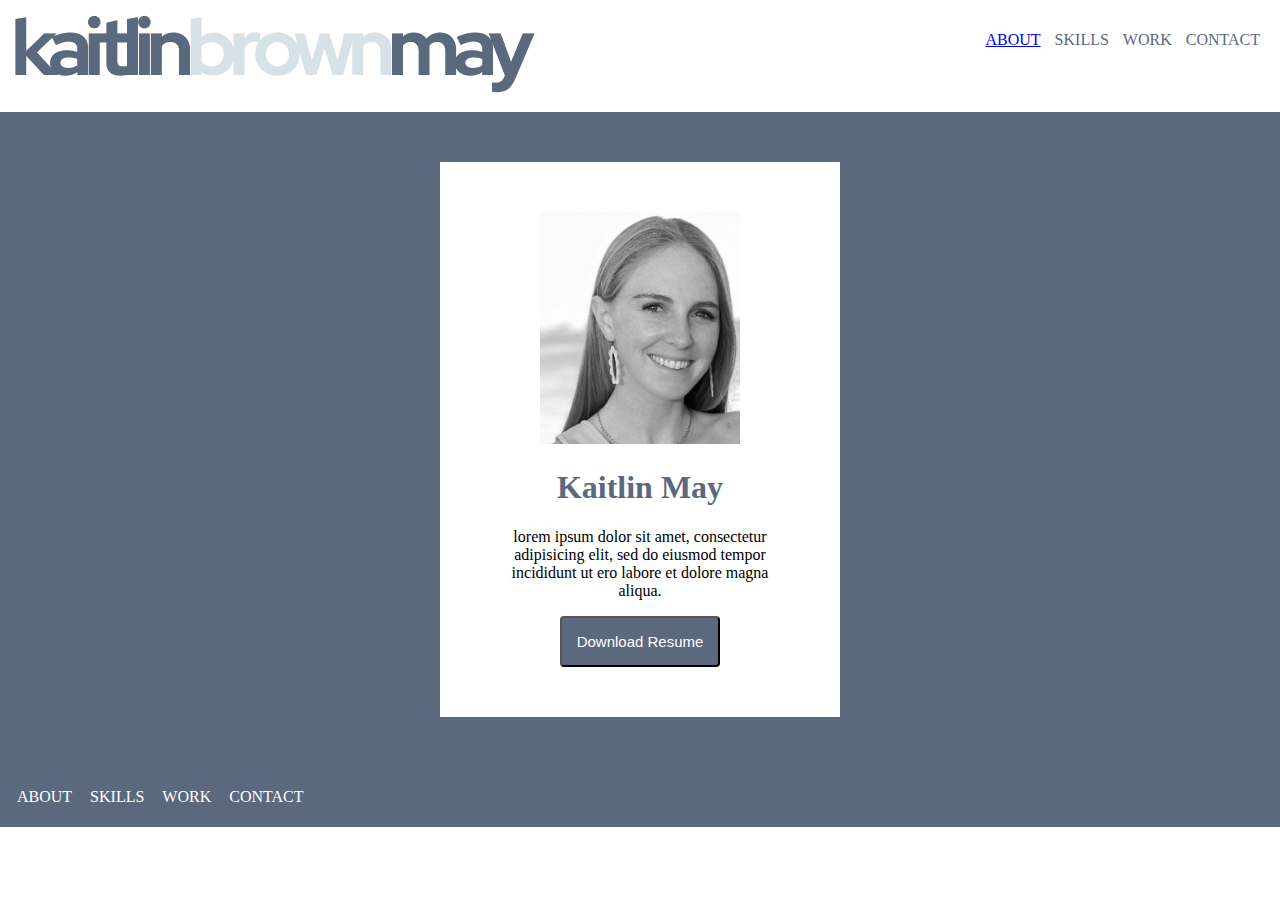
==== about.html @ 32d0ecfe "Added JQuary, Button action" ====
<!DOCTYPE html>
<html>
  <head>
 
     <script src="https://ajax.googleapis.com/ajax/libs/jquery/3.5.1/jquery.min.js"></script>
        
    <title>Kaitlin May's Portfolio</title>
    <link href="css/style.css" type="text/css" rel="stylesheet">
  </head>
  <body>
    <header>
      <img src="images/kaitlinbrownmay.png">
      <ul>
        <li id="ABOUT"><a href="about.html">ABOUT</a></li>
        <li>SKILLS</li>
        <li>WORK</li>
        <li>CONTACT</li>
      </ul>
    </header>
    <section class="heroImg">
      <div class="content">
        <img src="images/Portfolio Profile Picture.png">
        <h1>Kaitlin May</h1>
        <p>lorem ipsum dolor sit amet, consectetur adipisicing elit, sed do eiusmod tempor incididunt ut ero labore et dolore magna aliqua.</p>
        <button>Download Resume</button>
      </div>
    </section>
    <footer>
        <ul>
          <li>ABOUT</li>
          <li>SKILLS</li>
          <li>WORK</li>
          <li>CONTACT</li>
        </ul>
      </footer>
    </body>
    <script src="js/index.js"></script>
  </html>
---- css/style.css ----
body {
  margin: 0;
}
header {
  background-color: white;
  padding: 15px;
}
header ul {
  float: right;
  color: #5A697E;
}
header li {
  display: inline-block;
  padding: 0px 5px;
}
header p {
  display: inline-block;
}
.heroImg {
  background-color: #5A697E;
  padding: 50px 15px;
}
.content {
  max-width: 300px;
  margin: 0 auto;
  padding: 50px;
  background-color: #FFFFFF;
  text-align: center;
  color:black;
}
.content h1{
  color:#5A697E;
}

.content img{
  width: 200px;
}
button {
  padding: 15px;
  background-color: #5A697E;
  color: white;
  font-size: 15px;
  border-radius: 4px;
}
footer {
  background-color: #5A697E;
  padding: 5px;
  color: white;
}
footer ul {
  list-style: none;
  padding-left: 5px;
}
footer li {
  display: inline-block;
  padding: 0px 7px;
}
.heading {
  text-align: center;
  padding: 15px 5px;
  font-size: 30px;
  color:black;
}
/* My UX Skills Section */
.flexContainer {
  display: flex;
  padding: 60px 30px;
}
.flexContainer div {
  width: 33%;
  padding: 25px;
}

/* My Work Section */
.myWork {
  padding: 60px 30px;
  padding-top: 0;
  background-color:white;
}
.workGrid {
  display: grid;
  grid-template-columns: 50% 50%;
  grid-template-rows: 350px 350px 350px;
  grid-template-areas:
  "img1 content1"
  "img2 content2"
  "img3 content3"
  ;
}
.workGrid img {
  width: 100%;
  max-width: 250px;
  margin: 0 auto;
  display: block;
}
.img1 {
  grid-area: img1;
}
.img2 {
  grid-area: img2;
}
.img3 {
  grid-area: img3;
}
.img1, .img2, .img3, .content1, .content2, .content3 {
  padding: 80px;
}
.content1 {
  grid-area: content1;
}
.content2 {
  grid-area: content2;
}
.content3 {
  grid-area: content3;
}
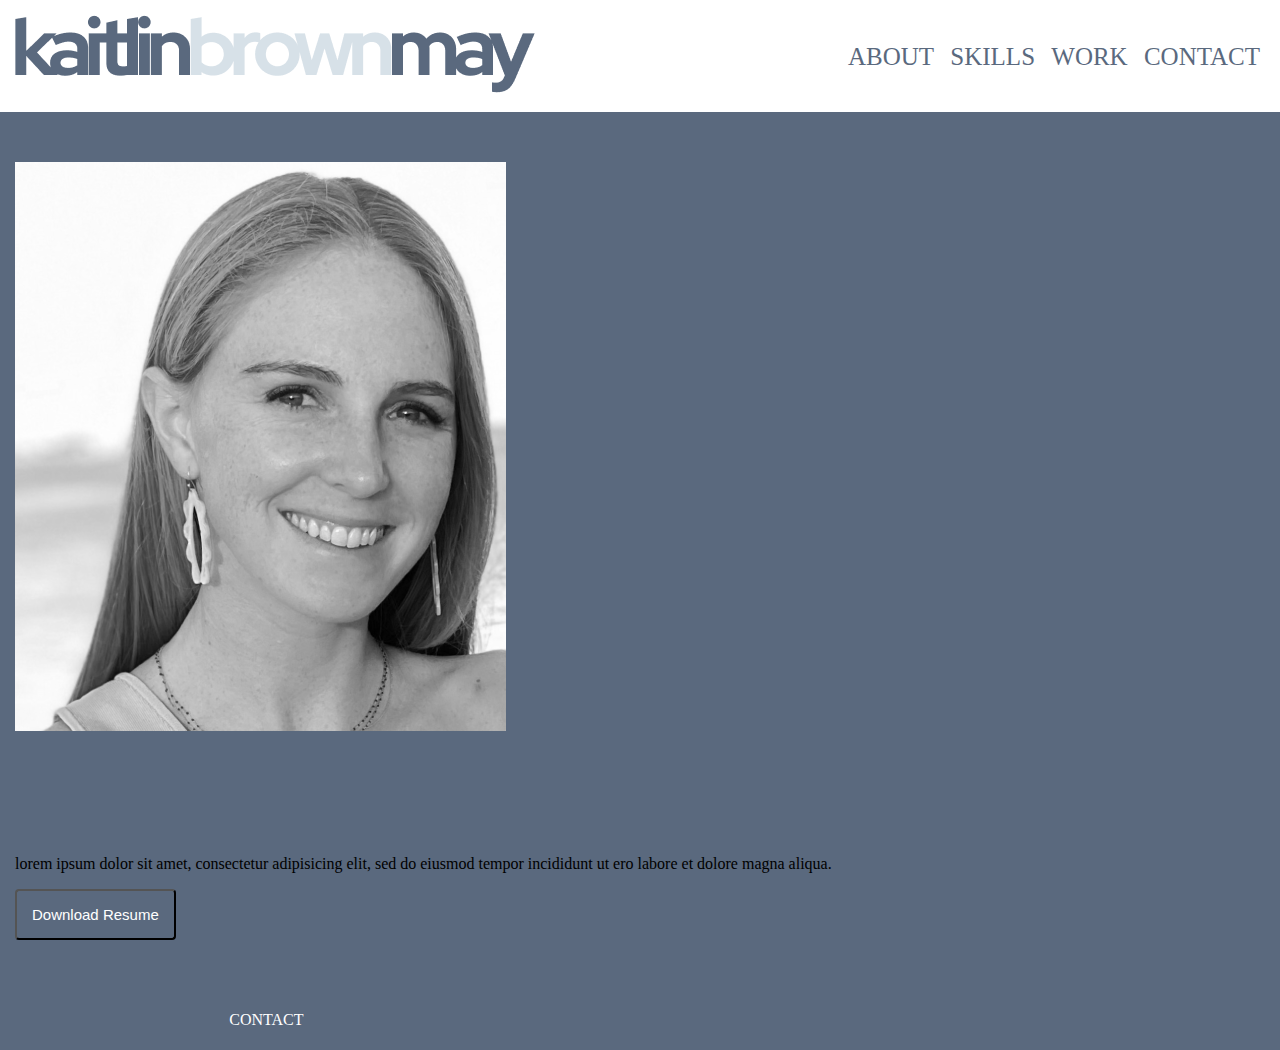
==== commit 800a61c9: "Formats and made new pages" ====
--- a/about.html
+++ b/about.html
@@ -11,9 +11,9 @@
     <header>
       <img src="images/kaitlinbrownmay.png">
       <ul>
-        <li id="ABOUT"><a href="about.html">ABOUT</a></li>
-        <li>SKILLS</li>
-        <li>WORK</li>
+        <li id="ABOUT"> <a href="about.html" >ABOUT</a></li>
+        <li id="SKILLS"> <a href="skills.html" >SKILLS</a></li>
+        <li id="WORK"> <a href="work.html" >WORK</a></li>
         <li>CONTACT</li>
       </ul>
     </header>
@@ -27,10 +27,10 @@
     </section>
     <footer>
         <ul>
-          <li>ABOUT</li>
-          <li>SKILLS</li>
-          <li>WORK</li>
-          <li>CONTACT</li>
+            <li id="ABOUT"> <a href="about.html" >ABOUT</a></li>
+            <li id="SKILLS"> <a href="skills.html" >SKILLS</a></li>
+            <li id="WORK"> <a href="work.html" >WORK</a></li>
+            <li>CONTACT</li>
         </ul>
       </footer>
     </body>
--- a/css/style.css
+++ b/css/style.css
@@ -1,81 +1,166 @@
 body {
   margin: 0;
 }
-header {
-  background-color: white;
-  padding: 15px;
-}
-header ul {
-  float: right;
-  color: #5A697E;
-}
-header li {
-  display: inline-block;
-  padding: 0px 5px;
-}
-header p {
-  display: inline-block;
-}
-.heroImg {
-  background-color: #5A697E;
-  padding: 50px 15px;
-}
-.content {
-  max-width: 300px;
-  margin: 0 auto;
-  padding: 50px;
+
+  /* navigation CSS */
+    header {
+      background-color: white;
+      padding: 15px;
+    }
+
+    header ul {
+      float: right;
+      color: #5A697E;
+      font-family: Red Hat Display;
+      font-style: normal;
+      font-weight: 300;
+      font-size: 25px;
+      line-height: 33px;
+      }
+
+      /* unvisited link */
+    a:link {
+      color: #5A697E;
+      font-family: Red Hat Display;
+      text-decoration: none;
+    }
+
+    /* visited link */
+    a:visited {
+      color: #5A697E;
+      font-family: Red Hat Display;
+      text-decoration: none;
+    }
+
+    /* mouse over link */
+    a:hover {
+      color: #5A697E;
+      font-family: Red Hat Display;
+      text-decoration: underline;
+    }
+
+    /* selected link */
+    a:active {
+      color: #5A697E;
+      font-family: Red Hat Display;
+      text-decoration: none;
+    }
+      
+    header li {
+      display: inline-block;
+      padding: 0px 5px;
+    }
+    header p {
+      display: inline-block;
+    }
+
+/* Introduction */
+.Welcome {
+  max-width: 500px;
+  margin: 15px 20px;
+  padding: 20px;
   background-color: #FFFFFF;
+  text-align: left;
+
+}
+
+.content h1{
+  color:#5A697E;
+  font-family: Red Hat Display;
+  font-style: normal;
+  font-weight: normal;
+  font-size: 40px;
+  line-height: 66px;
+}
+
+/* My UX Skills Section */
+.heading {
+  font-family: Red Hat Display;
+  font-style: normal;
+  font-weight: 900;
+  font-size: 50px;
+  line-height: 66px;
   text-align: center;
-  color:black;
-}
-.content h1{
-  color:#5A697E;
-}
-
-.content img{
-  width: 200px;
-}
-button {
-  padding: 15px;
-  background-color: #5A697E;
   color: white;
-  font-size: 15px;
-  border-radius: 4px;
-}
-footer {
-  background-color: #5A697E;
-  padding: 5px;
-  color: white;
-}
-footer ul {
-  list-style: none;
-  padding-left: 5px;
-}
-footer li {
-  display: inline-block;
-  padding: 0px 7px;
-}
-.heading {
-  text-align: center;
-  padding: 15px 5px;
-  font-size: 30px;
-  color:black;
-}
-/* My UX Skills Section */
-.flexContainer {
+  width: 1440px;
+  height: 100px;
+  background: #AEB8C2;
   display: flex;
-  padding: 60px 30px;
-}
-.flexContainer div {
-  width: 33%;
-  padding: 25px;
-}
+  justify-content: center;
+  padding: 1%;
+
+}
+  .flexContainer {
+    display: flex;
+    padding: 60px;
+    width: 1440px;
+    height: 400px;
+    left: 0px;
+    top: 710px;
+    background: #AEB8C2;
+    flex-direction: row;
+    justify-content: space-evenly;
+  }
+  
+  .flexContainer div {
+    padding: 20px;
+    width: 300px;
+    height: 300px;
+    background: #FFFFFF;
+    box-shadow: 0px 5px 6px #5A697E;
+  }
+
+  .flexContainer h3 {
+    font-family: Red Hat Display;
+    font-style: normal;
+    font-weight: 900;
+    font-size: 34px;
+    line-height: 45px;
+    color: #5A697E;
+  }
+  .flexContainer P{
+  font-family: Red Hat Display;
+  font-style: normal;
+  font-weight: normal;
+  font-size: 24px;
+  line-height: 32px;
+  color: #999999; 
+  }
 
 /* My Work Section */
 .myWork {
   padding: 60px 30px;
   padding-top: 0;
   background-color:white;
+  font-family: Red Hat Display;
+  font-style: normal;
+  text-align: left;
+  color:#5A697E;
+  }
+.myWork h1{
+  font-family: Red Hat Display;
+  font-style: normal;
+  font-weight: 900;
+  font-size: 50px;
+  line-height: 66px;
+  text-align: center;
+  color:#5A697E;
+}
+.myWork h4{
+  font-family: Red Hat Display;
+  font-style: normal;
+  font-weight: 900;
+  font-size: 20px;
+  line-height: 66px;
+  text-align: left;
+  color:#5A697E;
+}
+.myWork p{
+  font-family: Red Hat Display;
+  font-style: normal;
+  font-size: 20px;
+  text-align: left;
+  color:#5A697E;
 }
 .workGrid {
   display: grid;
@@ -89,7 +174,7 @@
 }
 .workGrid img {
   width: 100%;
-  max-width: 250px;
+  max-width: 400px;
   margin: 0 auto;
   display: block;
 }
@@ -114,3 +199,32 @@
 .content3 {
   grid-area: content3;
 }
+
+
+/* About Kaitlin */
+
+.heroImg {
+  background-color: #5A697E;
+  padding: 50px 15px;
+}
+
+button {
+  padding: 15px;
+  background-color: #5A697E;
+  color: white;
+  font-size: 15px;
+  border-radius: 4px;
+}
+footer {
+  background-color: #5A697E;
+  padding: 5px;
+  color: white;
+}
+footer ul {
+  list-style: none;
+  padding-left: 5px;
+}
+footer li {
+  display: inline-block;
+  padding: 0px 7px;
+}
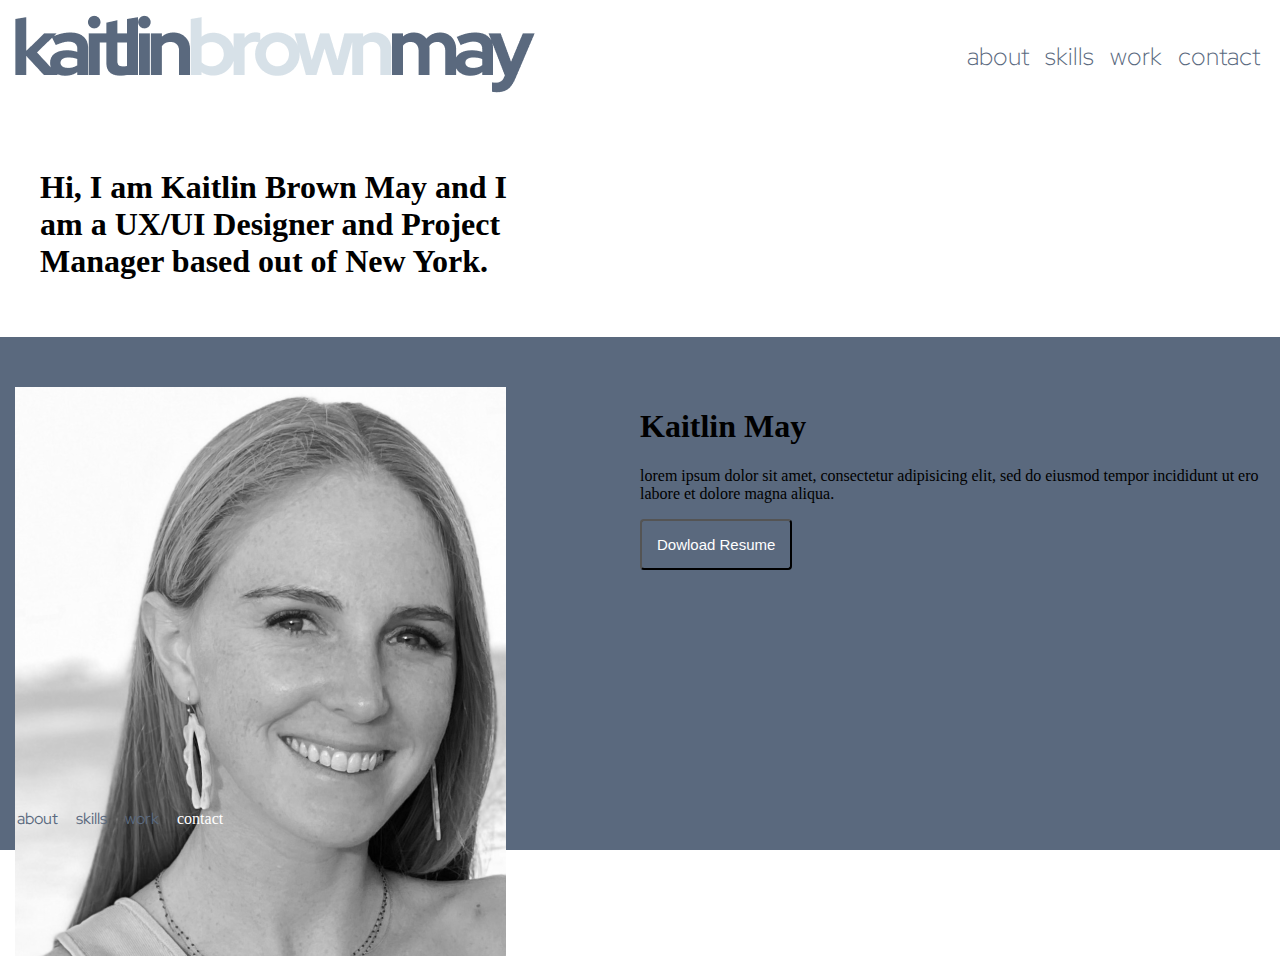
==== commit d0b1ac9c: "Final adjustments before submission" ====
--- a/about.html
+++ b/about.html
@@ -1,38 +1,59 @@
 <!DOCTYPE html>
 <html>
   <head>
- 
-     <script src="https://ajax.googleapis.com/ajax/libs/jquery/3.5.1/jquery.min.js"></script>
-        
+    <script src="https://ajax.googleapis.com/ajax/libs/jquery/3.5.1/jquery.min.js"></script>
+    <link rel="preconnect" href="https://fonts.googleapis.com">
+    <link rel="preconnect" href="https://fonts.gstatic.com" crossorigin>
+    <style>
+        @import url('https://fonts.googleapis.com/css2?family=Red+Hat+Display:wght@300;700&family=Red+Hat+Mono:ital,wght@0,300;0,400;0,700;1,300&display=swap');
+        </style>
+
     <title>Kaitlin May's Portfolio</title>
     <link href="css/style.css" type="text/css" rel="stylesheet">
   </head>
   <body>
     <header>
-      <img src="images/kaitlinbrownmay.png">
+      <a href="index.html" >
+        <img src="images/kaitlinbrownmay.png"></a>
       <ul>
-        <li id="ABOUT"> <a href="about.html" >ABOUT</a></li>
-        <li id="SKILLS"> <a href="skills.html" >SKILLS</a></li>
-        <li id="WORK"> <a href="work.html" >WORK</a></li>
-        <li>CONTACT</li>
+        <li id="ABOUT"> <a href="about.html" >about</a></li>
+        <li id="SKILLS"> <a href="skills.html" >skills</a></li>
+        <li id="WORK"> <a href="work.html" >work</a></li>
+        <li>contact</li>
       </ul>
     </header>
-    <section class="heroImg">
-      <div class="content">
-        <img src="images/Portfolio Profile Picture.png">
-        <h1>Kaitlin May</h1>
-        <p>lorem ipsum dolor sit amet, consectetur adipisicing elit, sed do eiusmod tempor incididunt ut ero labore et dolore magna aliqua.</p>
-        <button>Download Resume</button>
+   
+    <section class="Welcome">
+        <div class="welcomeC">
+          <h1>Hi, I am <strong> Kaitlin Brown May</strong> and I am a UX/UI Designer and Project Manager based out of New York.</h1> 
+        </div>
+      </section>
+    
+
+  <section class="heroImg">
+    <div class="content">
+      <img src="images/Portfolio Profile Picture.png">
       </div>
+      <div class="img" >
+      <h1>Kaitlin May</h1>
+      <p>lorem ipsum dolor sit amet, consectetur adipisicing elit, sed do eiusmod tempor incididunt ut ero labore et dolore magna aliqua.</p>
+      <button onclick="alert('Sucess! My Resume is now saved in your Downloads')">Dowload Resume</button>
+
+    </div>
+  </section>
+
     </section>
-    <footer>
-        <ul>
-            <li id="ABOUT"> <a href="about.html" >ABOUT</a></li>
-            <li id="SKILLS"> <a href="skills.html" >SKILLS</a></li>
-            <li id="WORK"> <a href="work.html" >WORK</a></li>
-            <li>CONTACT</li>
-        </ul>
-      </footer>
-    </body>
-    <script src="js/index.js"></script>
-  </html>+
+
+    <footer id="footer">
+      <ul>
+        <li id="ABOUT"> <a href="about.html" >about</a></li>
+        <li id="SKILLS"> <a href="skills.html" >skills</a></li>
+        <li id="WORK"> <a href="work.html" >work</a></li>
+        <li>contact</li>
+      </ul>
+    </footer>
+  
+  </body>
+  <script src="js/index.js"></script>
+</html>
--- a/css/style.css
+++ b/css/style.css
@@ -206,6 +206,11 @@
 .heroImg {
   background-color: #5A697E;
   padding: 50px 15px;
+    display: grid;
+    grid-template-columns: 50% 50%;
+    grid-template-rows: 350px;
+    grid-template-areas:
+    "img4 content4"
 }
 
 button {
